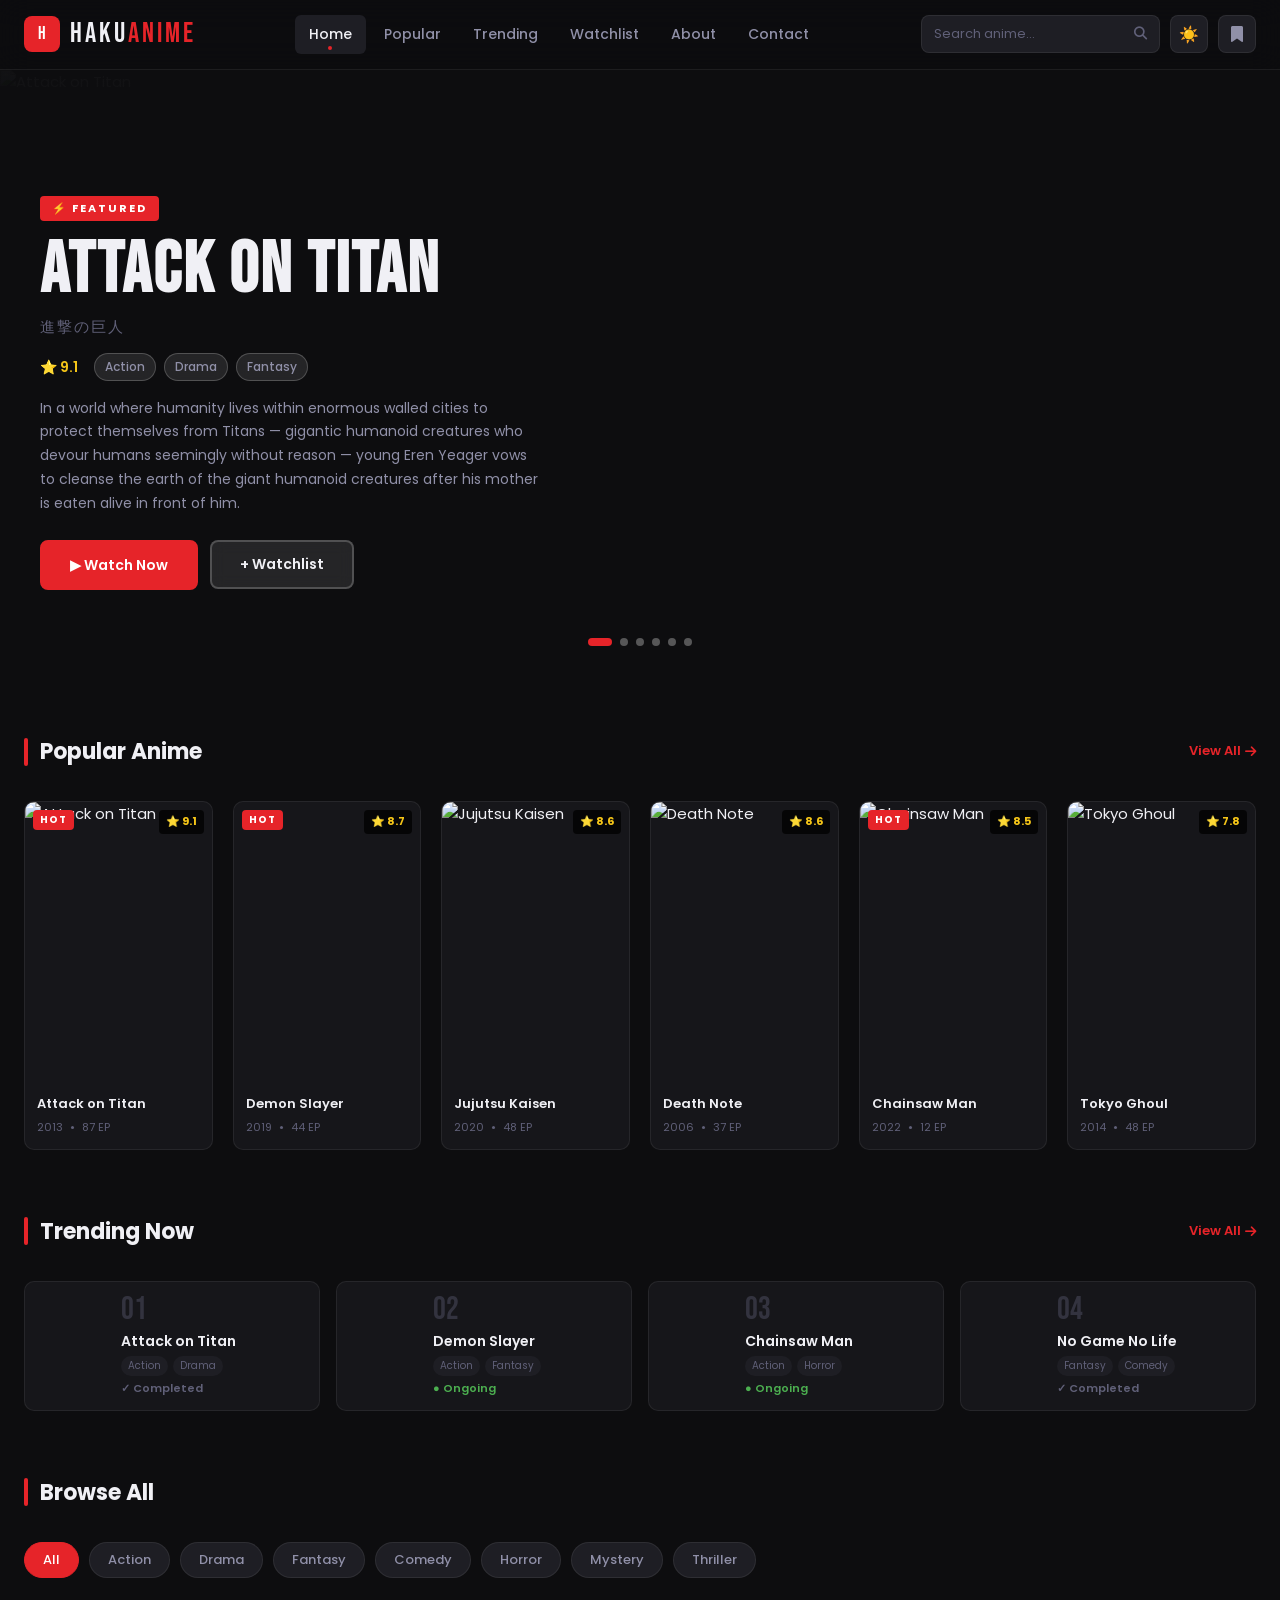
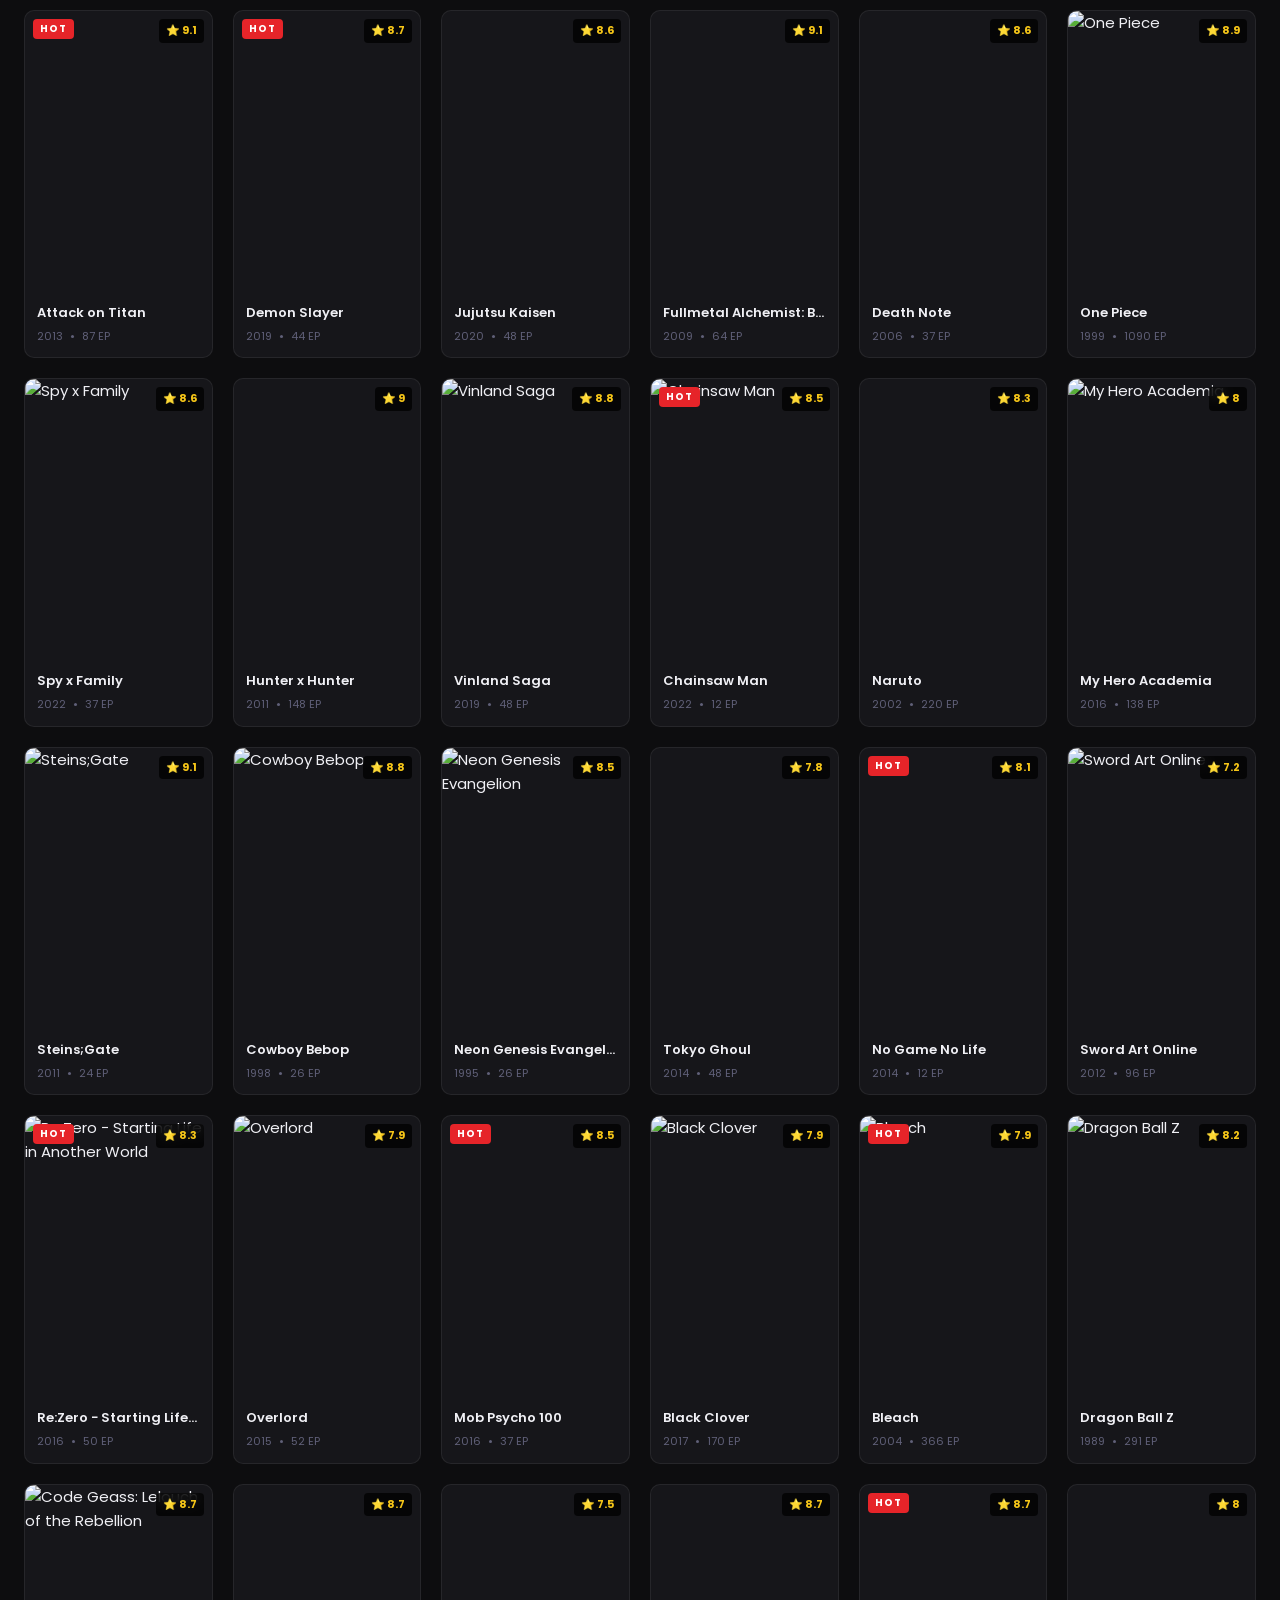
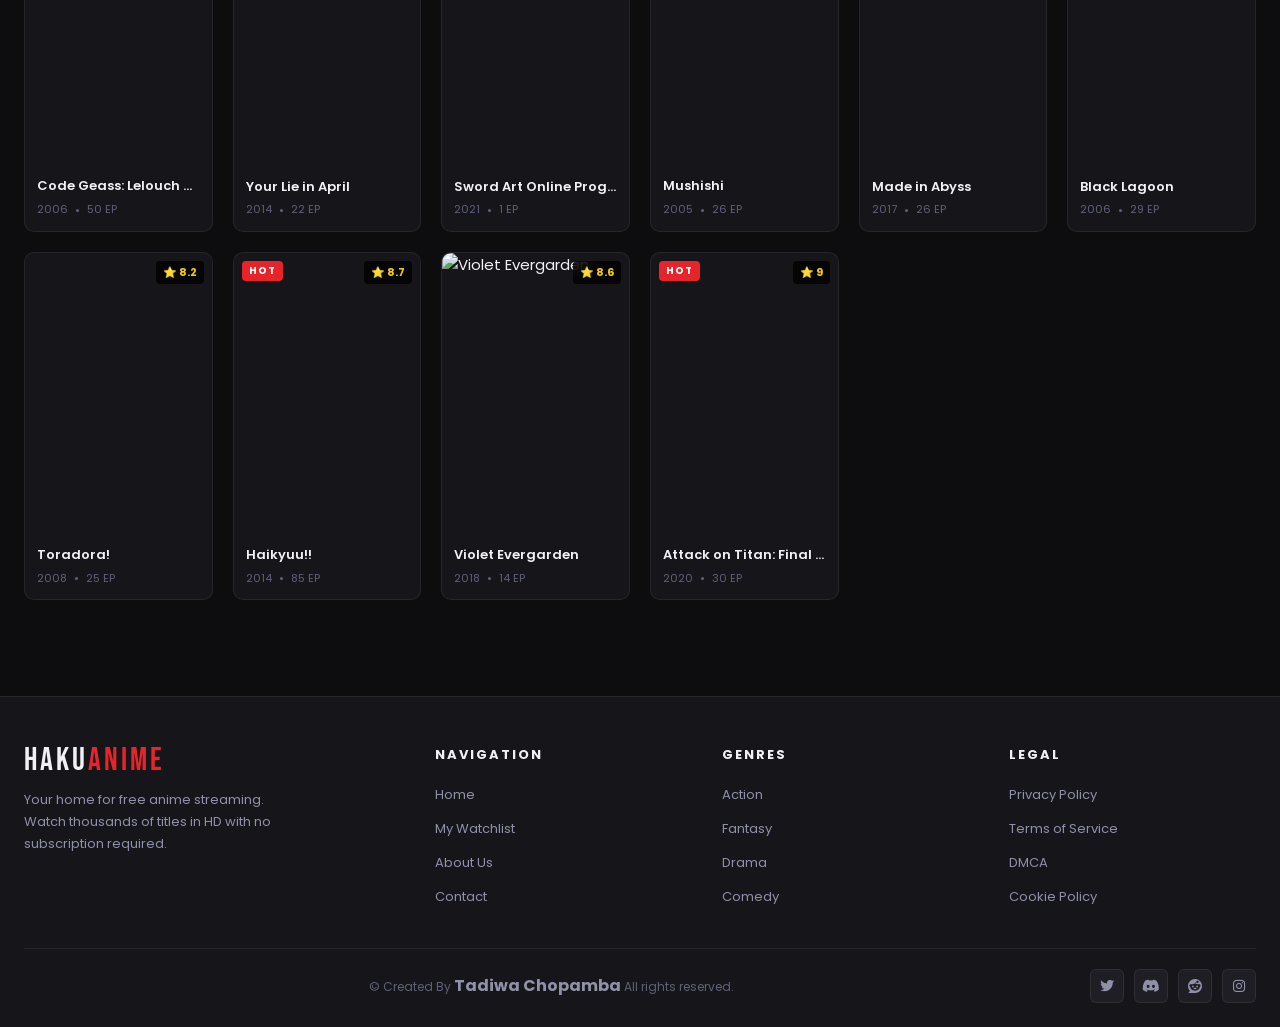
==== index.html @ 0387162b "Initial commit: HakuAnime website launch" ====
<!DOCTYPE html>
<html lang="en">
  <head>
    <meta charset="UTF-8" />
    <meta name="viewport" content="width=device-width, initial-scale=1.0" />
    <title>HakuAnime — Watch Anime Free</title>
    <meta
      name="description"
      content="Stream your favourite anime for free on HakuAnime. Thousands of titles, no ads." />
    <link rel="preconnect" href="https://fonts.googleapis.com" />
    <link rel="preconnect" href="https://fonts.gstatic.com" crossorigin />
    <link
      href="https://fonts.googleapis.com/css2?family=Poppins:wght@300;400;500;600;700&family=Bebas+Neue&display=swap"
      rel="stylesheet" />
    <link
      rel="stylesheet"
      href="https://cdnjs.cloudflare.com/ajax/libs/font-awesome/6.5.0/css/all.min.css" />
    <link rel="stylesheet" href="style/style.css" />
  </head>
  <body>
    <!-- ===== HEADER ===== -->
    <header id="header">
      <div class="header-inner">
        <a href="index.html" class="logo">
          <div class="logo-icon">H</div>
          <span class="logo-text">HAKU<span>ANIME</span></span>
        </a>

        <nav id="nav-menu">
          <a href="index.html" class="nav-link active">Home</a>
          <a href="#popular" class="nav-link">Popular</a>
          <a href="#trending" class="nav-link">Trending</a>
          <a href="pages/watchlist.html" class="nav-link">Watchlist</a>
          <a href="pages/about.html" class="nav-link">About</a>
          <a href="pages/contact.html" class="nav-link">Contact</a>
        </nav>

        <div class="header-actions">
          <div class="header-search">
            <input
              type="text"
              class="search-input-field"
              placeholder="Search anime…"
              autocomplete="off" />
            <button aria-label="Search"><i class="fas fa-search"></i></button>
          </div>
          <button class="icon-btn theme-toggle" aria-label="Toggle theme">
            <span class="dark-mode-icon">☀️</span>
          </button>
          <a
            href="pages/watchlist.html"
            class="icon-btn"
            aria-label="Watchlist">
            <i class="fas fa-bookmark"></i>
          </a>
        </div>

        <button class="hamburger" aria-label="Menu">
          <span></span><span></span><span></span>
        </button>
      </div>
    </header>

    <!-- Mobile Nav -->
    <nav class="mobile-nav">
      <a href="index.html" class="nav-link active">Home</a>
      <a href="pages/watchlist.html" class="nav-link">Watchlist</a>
      <a href="pages/about.html" class="nav-link">About</a>
      <a href="pages/contact.html" class="nav-link">Contact</a>
    </nav>

    <!-- ===== HERO ===== -->
    <section id="hero">
      <!-- Slides injected by JS -->
      <div class="hero-dots" id="hero-dots"></div>
    </section>

    <!-- ===== SEARCH RESULTS ===== -->
    <section id="search-results-section">
      <div class="container">
        <div class="search-results-title" id="search-results-title"></div>

        <!-- Genre filter -->
        <div class="filter-bar" id="filter-bar">
          <button class="filter-btn active" data-genre="All">All</button>
          <button class="filter-btn" data-genre="Action">Action</button>
          <button class="filter-btn" data-genre="Drama">Drama</button>
          <button class="filter-btn" data-genre="Fantasy">Fantasy</button>
          <button class="filter-btn" data-genre="Comedy">Comedy</button>
          <button class="filter-btn" data-genre="Horror">Horror</button>
          <button class="filter-btn" data-genre="Mystery">Mystery</button>
          <button class="filter-btn" data-genre="Thriller">Thriller</button>
        </div>

        <div class="anime-grid" id="search-results-grid"></div>
      </div>
    </section>

    <!-- ===== MAIN SECTIONS ===== -->
    <div id="main-sections">
      <!-- Popular -->
      <section class="section" id="popular">
        <div class="container">
          <div class="section-header">
            <h2 class="section-title">Popular Anime</h2>
            <a href="#" class="section-link"
              >View All <i class="fas fa-arrow-right"></i
            ></a>
          </div>
          <div class="anime-grid" id="popular-grid"></div>
        </div>
      </section>

      <!-- Trending -->
      <section class="section" id="trending" style="padding-top: 0">
        <div class="container">
          <div class="section-header">
            <h2 class="section-title">Trending Now</h2>
            <a href="#" class="section-link"
              >View All <i class="fas fa-arrow-right"></i
            ></a>
          </div>
          <div class="trending-grid" id="trending-grid"></div>
        </div>
      </section>

      <!-- Browse by Genre -->
      <section class="section" style="padding-top: 0">
        <div class="container">
          <div class="section-header">
            <h2 class="section-title">Browse All</h2>
          </div>
          <div class="filter-bar" id="browse-filter-bar">
            <button class="filter-btn active" data-genre="All">All</button>
            <button class="filter-btn" data-genre="Action">Action</button>
            <button class="filter-btn" data-genre="Drama">Drama</button>
            <button class="filter-btn" data-genre="Fantasy">Fantasy</button>
            <button class="filter-btn" data-genre="Comedy">Comedy</button>
            <button class="filter-btn" data-genre="Horror">Horror</button>
            <button class="filter-btn" data-genre="Mystery">Mystery</button>
            <button class="filter-btn" data-genre="Thriller">Thriller</button>
          </div>
          <div class="anime-grid" id="all-anime-grid"></div>
        </div>
      </section>
    </div>

    <!-- ===== FOOTER ===== -->
    <footer id="footer">
      <div class="footer-inner">
        <div class="footer-top">
          <div class="footer-brand">
            <span class="logo-text"
              >HAKU<span style="color: var(--primary-red)">ANIME</span></span
            >
            <p class="footer-desc">
              Your home for free anime streaming. Watch thousands of titles in
              HD with no subscription required.
            </p>
          </div>
          <div>
            <h4 class="footer-heading">Navigation</h4>
            <ul class="footer-links">
              <li><a href="index.html" class="footer-link">Home</a></li>
              <li>
                <a href="pages/watchlist.html" class="footer-link"
                  >My Watchlist</a
                >
              </li>
              <li>
                <a href="pages/about.html" class="footer-link">About Us</a>
              </li>
              <li>
                <a href="pages/contact.html" class="footer-link">Contact</a>
              </li>
            </ul>
          </div>
          <div>
            <h4 class="footer-heading">Genres</h4>
            <ul class="footer-links">
              <li><a href="#" class="footer-link">Action</a></li>
              <li><a href="#" class="footer-link">Fantasy</a></li>
              <li><a href="#" class="footer-link">Drama</a></li>
              <li><a href="#" class="footer-link">Comedy</a></li>
            </ul>
          </div>
          <div>
            <h4 class="footer-heading">Legal</h4>
            <ul class="footer-links">
              <li><a href="#" class="footer-link">Privacy Policy</a></li>
              <li><a href="#" class="footer-link">Terms of Service</a></li>
              <li><a href="#" class="footer-link">DMCA</a></li>
              <li><a href="#" class="footer-link">Cookie Policy</a></li>
            </ul>
          </div>
        </div>
        <div class="footer-bottom">
          <span class="footer-copy"
            >© Created By
            <a
              href="https://ai-datawizard.github.io/Portfolio/"
              class="footer-link"
              target="_blank"
              >Tadiwa Chopamba</a
            >
            All rights reserved.</span
          >
          <div class="footer-socials">
            <a href="#" class="social-btn"><i class="fab fa-twitter"></i></a>
            <a href="#" class="social-btn"><i class="fab fa-discord"></i></a>
            <a href="#" class="social-btn"><i class="fab fa-reddit"></i></a>
            <a href="#" class="social-btn"><i class="fab fa-instagram"></i></a>
          </div>
        </div>
      </div>
    </footer>

    <div id="toast-container"></div>

    <!-- Scripts -->
    <script src="js/notifications.js"></script>
    <script src="js/watchlist.js"></script>
    <script src="js/dark-mode.js"></script>
    <script src="js/anime-data.js"></script>
    <script src="js/search-filter.js"></script>
    <script src="js/main.js"></script>
    <script>
      (async () => {
        const anime = await loadAnime();
        window.allAnime = anime;

        // ---- Hero Slides ----
        const heroAnime = anime
          .filter((a) => a.trending || a.popular)
          .slice(0, 6);
        const heroEl = document.getElementById("hero");
        const dotsEl = document.getElementById("hero-dots");
        let aIds = [];
        let buttonHTML = [];
        heroAnime.forEach((a, i) => {
          buttonHTML[i] = `<div class="hero-buttons">
              <a href="pages/anime-detail.html?id=${a.id}"
               class="btn-primary">▶ Watch Now</a>
              <button class="btn-secondary" onclick="toggleWatchlistItem('${a.id}',
              '${a.title}')">+ Watchlist</button>
            </div>`;
        });

        heroAnime.forEach((a, i) => {
          const slide = document.createElement("div");
          slide.className = "hero-slide";
          aIds[i] = a.id;
          let htmlCode = `<img src="${a.banner}" alt="${
            a.title
          }" class="hero-bg">
          <div class="hero-gradient"></div>
          <div class="hero-content">
            <div class="hero-label">⚡ Featured</div>
            <h1 class="hero-title">${a.title}</h1>
            <p class="hero-japanese">${a.japanese}</p>
            <div class="hero-meta">
              <div class="hero-rating">⭐ ${a.rating}</div>
              <div class="hero-genres">
                ${a.genre
                  .slice(0, 3)
                  .map((g) => `<span class="genre-tag">${g}</span>`)
                  .join("")}
              </div>
            </div>
            <p class="hero-desc">${a.description}</p>`;

          htmlCode += buttonHTML[i];
          slide.innerHTML = htmlCode;

          const dot = document.createElement("button");
          dot.className = "hero-dot";
          dot.setAttribute("aria-label", `Slide ${i + 1}`);
          dotsEl.appendChild(dot);
          heroEl.insertBefore(slide, dotsEl);
        });

        initHeroCarousel(document.querySelectorAll(".hero-slide"));

        // ---- Popular Grid ----
        const popularGrid = document.getElementById("popular-grid");
        anime
          .filter((a) => a.popular)
          .slice(0, 6)
          .forEach((a) => {
            popularGrid.appendChild(createAnimeCard(a));
          });

        // ---- Trending Grid ----
        const trendingGrid = document.getElementById("trending-grid");
        anime
          .filter((a) => a.trending)
          .slice(0, 4)
          .forEach((a, i) => {
            trendingGrid.appendChild(createTrendingCard(a, i));
          });

        // ---- All Anime Grid ----
        const allGrid = document.getElementById("all-anime-grid");
        function renderAllGrid(genre) {
          allGrid.innerHTML = "";
          const filtered =
            genre === "All"
              ? anime
              : anime.filter((a) => a.genre.includes(genre));
          filtered.forEach((a) => allGrid.appendChild(createAnimeCard(a)));
        }
        renderAllGrid("All");

        // Browse filter buttons
        document
          .querySelectorAll("#browse-filter-bar .filter-btn")
          .forEach((btn) => {
            btn.addEventListener("click", () => {
              document
                .querySelectorAll("#browse-filter-bar .filter-btn")
                .forEach((b) => b.classList.remove("active"));
              btn.classList.add("active");
              renderAllGrid(btn.dataset.genre);
            });
          });
      })();
    </script>
  </body>
</html>
---- style/style.css ----
/* =============================================
   HAKUANIME — Main Stylesheet
   Design: Dark cinematic anime aesthetic
   Font: Poppins + Bebas Neue
   Colors: Crimson, near-black, off-white
============================================= */

@import url("https://fonts.googleapis.com/css2?family=Poppins:wght@300;400;500;600;700&family=Bebas+Neue&display=swap");

/* ---- CSS Variables ---- */
:root {
  --primary-red: #e62429;
  --primary-red-dark: #b01a1e;
  --primary-red-glow: rgba(230, 36, 41, 0.35);
  --dark-bg: #0d0d0f;
  --card-bg: #16161a;
  --surface: #1e1e24;
  --surface-hover: #252530;
  --border: rgba(255, 255, 255, 0.07);
  --border-btn-sec: 2px solid rgba(255, 255, 255, 0.2);
  --title-primary: #f0f0f5;
  --text-primary: #f0f0f5;
  --text-secondary: #9090a8;
  --text-muted: #606078;
  --snow-white: #ffffff;
  --shadow: 0 8px 32px rgba(0, 0, 0, 0.5);
  --shadow-card: 0 4px 20px rgba(0, 0, 0, 0.4);
  --radius: 10px;
  --radius-sm: 6px;
  --transition: 0.25s ease;
  --header-h: 70px;
}

/* Light Mode */
body.light-mode {
  --dark-bg: #f3f3f7;
  --card-bg: #ffffff;
  --surface: #eaeaf0;
  --surface-hover: #dddde8;
  --border: rgba(0, 0, 0, 0.1);
  --border-btn-sec: 2px solid var(--primary-red);
  --title-primary: var(--primary-red-dark);
  --text-primary: #111118;
  --text-secondary: #55556a;
  --text-muted: #888898;
  --shadow: 0 8px 32px rgba(0, 0, 0, 0.1);
  --shadow-card: 0 4px 20px rgba(0, 0, 0, 0.08);
}

/* ---- Reset & Base ---- */
*,
*::before,
*::after {
  box-sizing: border-box;
  margin: 0;
  padding: 0;
}
html {
  scroll-behavior: smooth;
}
body {
  background: var(--dark-bg);
  color: var(--text-primary);
  font-family: "Poppins", sans-serif;
  font-size: 15px;
  line-height: 1.6;
  transition: background var(--transition), color var(--transition);
  overflow-x: hidden;
}
a {
  color: inherit;
  text-decoration: none;
}
img {
  max-width: 100%;
  display: block;
}
ul {
  list-style: none;
}
button {
  cursor: pointer;
  border: none;
  background: none;
  font-family: inherit;
}

/* ---- Scrollbar ---- */
::-webkit-scrollbar {
  width: 6px;
}
::-webkit-scrollbar-track {
  background: var(--dark-bg);
}
::-webkit-scrollbar-thumb {
  background: var(--primary-red);
  border-radius: 3px;
}

/* ---- HEADER ---- */
#header {
  position: fixed;
  top: 0;
  left: 0;
  right: 0;
  height: var(--header-h);
  background: rgba(13, 13, 15, 0.92);
  backdrop-filter: blur(16px);
  -webkit-backdrop-filter: blur(16px);
  border-bottom: 1px solid var(--border);
  z-index: 1000;
  display: flex;
  align-items: center;
  transition: background var(--transition);
}
body.light-mode #header {
  background: rgba(243, 243, 247, 0.92);
}
.header-inner {
  display: flex;
  align-items: center;
  justify-content: space-between;
  width: 100%;
  max-width: 1400px;
  margin: 0 auto;
  padding: 0 24px;
  gap: 20px;
}
.logo {
  display: flex;
  align-items: center;
  gap: 10px;
  flex-shrink: 0;
}
.logo-icon {
  width: 36px;
  height: 36px;
  background: var(--primary-red);
  border-radius: 8px;
  display: grid;
  place-items: center;
  font-size: 18px;
  color: white;
  font-family: "Bebas Neue", sans-serif;
  letter-spacing: 1px;
}
.logo-text {
  font-family: "Bebas Neue", sans-serif;
  font-size: 28px;
  letter-spacing: 3px;
  color: var(--text-primary);
  line-height: 1;
}
.logo-text span {
  color: var(--primary-red);
}

/* Nav */
#nav-menu {
  display: flex;
  align-items: center;
  gap: 4px;
}
.nav-link {
  padding: 8px 14px;
  border-radius: var(--radius-sm);
  font-size: 14px;
  font-weight: 500;
  color: var(--text-secondary);
  transition: color var(--transition), background var(--transition);
  position: relative;
}
.nav-link:hover,
.nav-link.active {
  color: var(--text-primary);
  background: var(--surface);
}
.nav-link.active::after {
  content: "";
  position: absolute;
  bottom: 4px;
  left: 50%;
  transform: translateX(-50%);
  width: 4px;
  height: 4px;
  background: var(--primary-red);
  border-radius: 50%;
}

/* Header Actions */
.header-actions {
  display: flex;
  align-items: center;
  gap: 10px;
}
.header-search {
  display: flex;
  align-items: center;
  background: var(--surface);
  border: 1px solid var(--border);
  border-radius: 8px;
  overflow: hidden;
  transition: border-color var(--transition);
}
.header-search:focus-within {
  border-color: var(--primary-red);
}
.header-search input {
  background: none;
  border: none;
  outline: none;
  padding: 8px 12px;
  color: var(--text-primary);
  font-family: inherit;
  font-size: 13px;
  width: 200px;
  transition: width var(--transition);
}
.header-search input::placeholder {
  color: var(--text-muted);
}
.header-search button {
  padding: 8px 12px;
  color: var(--text-muted);
  transition: color var(--transition);
}
.header-search button:hover {
  color: var(--primary-red);
}

.icon-btn {
  width: 38px;
  height: 38px;
  border-radius: 8px;
  display: grid;
  place-items: center;
  color: var(--text-secondary);
  background: var(--surface);
  border: 1px solid var(--border);
  transition: all var(--transition);
  font-size: 16px;
}
.icon-btn:hover {
  color: var(--text-primary);
  border-color: var(--primary-red);
  background: var(--surface-hover);
}

/* Mobile Nav Toggle */
.hamburger {
  display: none;
  flex-direction: column;
  gap: 5px;
  padding: 8px;
  cursor: pointer;
}
.hamburger span {
  display: block;
  width: 22px;
  height: 2px;
  background: var(--text-primary);
  border-radius: 2px;
  transition: all 0.3s;
}

/* ---- HERO / BANNER ---- */
#hero {
  margin-top: var(--header-h);
  height: 600px;
  position: relative;
  overflow: hidden;
}
.hero-slide {
  position: absolute;
  inset: 0;
  opacity: 0;
  transition: opacity 0.8s ease;
  display: none;
}
.hero-slide.active {
  opacity: 1;
  display: block;
}
.hero-bg {
  width: 100%;
  height: 100%;
  object-fit: cover;
  filter: brightness(0.45) saturate(1.2);
}
.hero-gradient {
  position: absolute;
  inset: 0;
  background: linear-gradient(
      to right,
      rgba(13, 13, 15, 0.95) 30%,
      rgba(13, 13, 15, 0.4) 70%,
      transparent 100%
    ),
    linear-gradient(to top, var(--dark-bg) 0%, transparent 40%);
}
.hero-content {
  position: absolute;
  bottom: 80px;
  left: 0;
  right: 0;
  max-width: 1400px;
  margin: 0 auto;
  padding: 0 40px;
}
.hero-label {
  display: inline-flex;
  align-items: center;
  gap: 6px;
  background: var(--primary-red);
  color: white;
  font-size: 11px;
  font-weight: 700;
  letter-spacing: 2px;
  text-transform: uppercase;
  padding: 4px 12px;
  border-radius: 4px;
  margin-bottom: 14px;
}
.hero-title {
  font-family: "Bebas Neue", sans-serif;
  font-size: clamp(42px, 6vw, 72px);
  line-height: 1;
  letter-spacing: 2px;
  color: var(--title-primary);
  margin-bottom: 8px;
}
.hero-japanese {
  font-size: 15px;
  color: var(--text-muted);
  margin-bottom: 14px;
  letter-spacing: 2px;
}
.hero-meta {
  display: flex;
  align-items: center;
  gap: 16px;
  margin-bottom: 16px;
  flex-wrap: wrap;
}
.hero-rating {
  display: flex;
  align-items: center;
  gap: 5px;
  color: #f5c518;
  font-weight: 600;
  font-size: 14px;
}
.hero-genres {
  display: flex;
  gap: 8px;
  flex-wrap: wrap;
}
.genre-tag {
  background: rgba(255, 255, 255, 0.1);
  border: 1px solid rgba(255, 255, 255, 0.2);
  padding: 3px 10px;
  border-radius: 20px;
  font-size: 12px;
  font-weight: 500;
  color: var(--text-secondary);
  backdrop-filter: blur(8px);
}
.hero-desc {
  max-width: 500px;
  color: var(--text-secondary);
  font-size: 14px;
  line-height: 1.7;
  margin-bottom: 24px;
  display: -webkit-box;
  --webkit-line-clamp: 3;
  -webkit-box-orient: vertical;
  overflow: hidden;
}
.hero-buttons {
  display: flex;
  gap: 12px;
  align-items: center;
}
.btn-primary {
  display: inline-flex;
  align-items: center;
  gap: 8px;
  background: var(--primary-red);
  color: white;
  padding: 12px 28px;
  border-radius: 8px;
  font-size: 14px;
  font-weight: 600;
  transition: all var(--transition);
  border: 2px solid var(--primary-red);
}
.btn-primary:hover {
  background: var(--primary-red-dark);
  transform: translateY(-2px);
  box-shadow: 0 8px 24px var(--primary-red-glow);
}
.btn-secondary {
  display: inline-flex;
  align-items: center;
  gap: 8px;
  background: rgba(255, 255, 255, 0.1);
  color: var(--title-primary);
  padding: 12px 28px;
  border-radius: 8px;
  font-size: 14px;
  font-weight: 600;
  border: var(--border-btn-sec);
  transition: all var(--transition);
  backdrop-filter: blur(8px);
}
.btn-secondary:hover {
  background: rgba(255, 255, 255, 0.18);
  transform: translateY(-2px);
}

/* Hero dots nav */
.hero-dots {
  position: absolute;
  bottom: 24px;
  left: 50%;
  transform: translateX(-50%);
  display: flex;
  gap: 8px;
}
.hero-dot {
  width: 8px;
  height: 8px;
  border-radius: 50%;
  background: rgba(255, 255, 255, 0.3);
  cursor: pointer;
  transition: all var(--transition);
}
.hero-dot.active {
  background: var(--primary-red);
  width: 24px;
  border-radius: 4px;
}

/* ---- SECTION COMMONS ---- */
.section {
  padding: 64px 0;
}
.section-header {
  display: flex;
  align-items: center;
  justify-content: space-between;
  margin-bottom: 32px;
}
.section-title {
  display: flex;
  align-items: center;
  gap: 12px;
  font-size: 22px;
  font-weight: 700;
}
.section-title::before {
  content: "";
  width: 4px;
  height: 28px;
  background: var(--primary-red);
  border-radius: 2px;
  flex-shrink: 0;
}
.section-link {
  font-size: 13px;
  font-weight: 600;
  color: var(--primary-red);
  display: flex;
  align-items: center;
  gap: 4px;
  transition: gap var(--transition);
}
.section-link:hover {
  gap: 8px;
}
.container {
  max-width: 1400px;
  margin: 0 auto;
  padding: 0 24px;
  position: relative;
}

/* ---- ANIME GRID ---- */
.anime-grid {
  display: grid;
  grid-template-columns: repeat(auto-fill, minmax(180px, 1fr));
  gap: 20px;
}
.anime-card {
  position: relative;
  background: var(--card-bg);
  border-radius: var(--radius);
  overflow: hidden;
  border: 1px solid var(--border);
  transition: all var(--transition);
  cursor: pointer;
}
.anime-card:hover {
  transform: translateY(-6px);
  border-color: var(--primary-red);
  box-shadow: 0 16px 40px rgba(0, 0, 0, 0.5), 0 0 0 1px var(--primary-red);
}
.card-poster {
  position: relative;
  aspect-ratio: 2/3;
  overflow: hidden;
}
.card-poster img {
  width: 100%;
  height: 100%;
  object-fit: cover;
  transition: transform 0.4s ease;
}
.anime-card:hover .card-poster img {
  transform: scale(1.06);
}
.card-overlay {
  position: absolute;
  inset: 0;
  background: linear-gradient(
    to top,
    rgba(13, 13, 15, 0.95) 0%,
    transparent 50%
  );
  opacity: 0;
  transition: opacity var(--transition);
  display: flex;
  flex-direction: column;
  justify-content: flex-end;
  padding: 16px 12px;
  gap: 8px;
}
.anime-card:hover .card-overlay {
  opacity: 1;
}
.overlay-actions {
  display: flex;
  gap: 8px;
}
.overlay-btn {
  flex: 1;
  padding: 8px;
  border-radius: 6px;
  font-size: 12px;
  font-weight: 600;
  text-align: center;
  transition: all var(--transition);
}
.overlay-btn.play {
  background: var(--primary-red);
  color: white;
}
.overlay-btn.play:hover {
  background: var(--primary-red-dark);
}
.overlay-btn.add {
  background: rgba(255, 255, 255, 0.15);
  color: white;
  border: 1px solid rgba(255, 255, 255, 0.25);
}
.overlay-btn.add:hover {
  background: rgba(255, 255, 255, 0.25);
}
.overlay-btn.add.in-watchlist {
  background: rgba(230, 36, 41, 0.2);
  border-color: var(--primary-red);
  color: var(--primary-red);
}

.card-badge {
  position: absolute;
  top: 8px;
  left: 8px;
  background: var(--primary-red);
  color: white;
  font-size: 10px;
  font-weight: 700;
  padding: 2px 7px;
  border-radius: 4px;
  letter-spacing: 1px;
  text-transform: uppercase;
}
.card-rating {
  position: absolute;
  top: 8px;
  right: 8px;
  background: rgba(0, 0, 0, 0.75);
  color: #f5c518;
  font-size: 11px;
  font-weight: 700;
  padding: 3px 7px;
  border-radius: 4px;
  display: flex;
  align-items: center;
  gap: 3px;
  backdrop-filter: blur(6px);
}
.card-info {
  padding: 12px;
}
.card-title {
  font-size: 13px;
  font-weight: 600;
  color: var(--text-primary);
  margin-bottom: 4px;
  white-space: nowrap;
  overflow: hidden;
  text-overflow: ellipsis;
  transition: color var(--transition);
}
.anime-card:hover .card-title {
  color: var(--primary-red);
}
.card-meta {
  display: flex;
  align-items: center;
  gap: 8px;
  font-size: 11px;
  color: var(--text-muted);
}
.card-meta-dot {
  width: 3px;
  height: 3px;
  border-radius: 50%;
  background: var(--text-muted);
}

/* ---- TRENDING ROW ---- */
.trending-grid {
  display: grid;
  grid-template-columns: repeat(auto-fill, minmax(280px, 1fr));
  gap: 16px;
}
.trending-card {
  display: flex;
  gap: 14px;
  background: var(--card-bg);
  border: 1px solid var(--border);
  border-radius: var(--radius);
  padding: 12px;
  cursor: pointer;
  transition: all var(--transition);
  position: relative;
  overflow: hidden;
}
.trending-card::before {
  content: "";
  position: absolute;
  inset: 0;
  background: linear-gradient(135deg, transparent, var(--primary-red-glow));
  opacity: 0;
  transition: opacity var(--transition);
}
.trending-card:hover {
  border-color: var(--primary-red);
  transform: translateY(-3px);
}
.trending-card:hover::before {
  opacity: 1;
}
.trending-thumb {
  width: 70px;
  height: 100px;
  border-radius: 6px;
  overflow: hidden;
  flex-shrink: 0;
}
.trending-thumb img {
  width: 100%;
  height: 100%;
  object-fit: cover;
}
.trending-info {
  display: flex;
  flex-direction: column;
  gap: 4px;
  position: relative;
  z-index: 1;
  flex: 1;
  min-width: 0;
}
.trending-num {
  font-family: "Bebas Neue", sans-serif;
  font-size: 32px;
  color: var(--text-muted);
  line-height: 1;
  opacity: 0.4;
}
.trending-title {
  font-size: 14px;
  font-weight: 600;
  color: var(--text-primary);
  white-space: nowrap;
  overflow: hidden;
  text-overflow: ellipsis;
}
.trending-genres {
  display: flex;
  gap: 5px;
  flex-wrap: wrap;
}
.trending-genre-tag {
  font-size: 10px;
  padding: 2px 7px;
  border-radius: 12px;
  background: var(--surface);
  color: var(--text-muted);
}
.trending-status {
  font-size: 11px;
  font-weight: 600;
  margin-top: auto;
}
.trending-status.ongoing {
  color: #4caf50;
}
.trending-status.completed {
  color: var(--text-muted);
}

/* ---- FILTER BAR ---- */
.filter-bar {
  display: flex;
  align-items: center;
  gap: 10px;
  margin-bottom: 32px;
  flex-wrap: wrap;
}
.filter-btn {
  padding: 7px 18px;
  border-radius: 20px;
  font-size: 13px;
  font-weight: 500;
  color: var(--text-secondary);
  background: var(--surface);
  border: 1px solid var(--border);
  transition: all var(--transition);
}
.filter-btn:hover,
.filter-btn.active {
  background: var(--primary-red);
  color: white;
  border-color: var(--primary-red);
}

/* ---- SEARCH RESULTS ---- */
#search-results-section {
  display: none;
  padding: 32px 0 64px;
}
#search-results-section.visible {
  display: block;
}
.search-results-title {
  font-size: 18px;
  font-weight: 600;
  margin-bottom: 24px;
  color: var(--text-secondary);
}
.search-results-title span {
  color: var(--primary-red);
}

/* ---- FOOTER ---- */
#footer {
  background: var(--card-bg);
  border-top: 1px solid var(--border);
  padding: 48px 0 24px;
  margin-top: 32px;
}
.footer-inner {
  max-width: 1400px;
  margin: 0 auto;
  padding: 0 24px;
}
.footer-top {
  display: grid;
  grid-template-columns: 1.5fr repeat(3, 1fr);
  gap: 40px;
  margin-bottom: 40px;
}
.footer-brand .logo-text {
  font-size: 32px;
  margin-bottom: 12px;
  display: block;
}
.footer-desc {
  font-size: 13px;
  color: var(--text-secondary);
  line-height: 1.7;
  max-width: 260px;
}
.footer-heading {
  font-size: 13px;
  font-weight: 700;
  text-transform: uppercase;
  letter-spacing: 2px;
  color: var(--text-primary);
  margin-bottom: 16px;
}
.footer-links {
  display: flex;
  flex-direction: column;
  gap: 10px;
}
.footer-link {
  font-size: 13px;
  color: var(--text-secondary);
  transition: color var(--transition);
}
.footer-link:hover {
  color: var(--primary-red);
}
.footer-bottom {
  border-top: 1px solid var(--border);
  padding-top: 20px;
  display: flex;
  align-items: center;
  justify-content: space-between;
  flex-wrap: wrap;
  gap: 12px;
}
.footer-copy {
  font-size: 12px;
  color: var(--text-muted);
  margin: 0 auto;
  a {
    font-weight: bold;
    font-size: 1rem;
  }
}
.footer-socials {
  display: flex;
  gap: 10px;
}
.social-btn {
  width: 34px;
  height: 34px;
  border-radius: 6px;
  background: var(--surface);
  border: 1px solid var(--border);
  display: grid;
  place-items: center;
  font-size: 14px;
  color: var(--text-secondary);
  transition: all var(--transition);
}
.social-btn:hover {
  background: var(--primary-red);
  border-color: var(--primary-red);
  color: white;
}

/* ---- TOAST ---- */
#toast-container {
  position: fixed;
  bottom: 24px;
  right: 24px;
  z-index: 9999;
  display: flex;
  flex-direction: column;
  gap: 10px;
  pointer-events: none;
}
.toast {
  display: flex;
  align-items: center;
  gap: 10px;
  background: var(--surface);
  border: 1px solid var(--border);
  border-left: 3px solid var(--primary-red);
  padding: 12px 18px;
  border-radius: var(--radius-sm);
  font-size: 13px;
  font-weight: 500;
  color: var(--text-primary);
  box-shadow: var(--shadow);
  animation: toastIn 0.3s ease forwards;
  pointer-events: all;
  min-width: 260px;
}
.toast.success {
  border-left-color: #4caf50;
}
.toast.error {
  border-left-color: #e53935;
}
.toast-icon {
  font-size: 16px;
}
@keyframes toastIn {
  from {
    transform: translateX(100%);
    opacity: 0;
  }
  to {
    transform: translateX(0);
    opacity: 1;
  }
}
@keyframes toastOut {
  from {
    transform: translateX(0);
    opacity: 1;
  }
  to {
    transform: translateX(120%);
    opacity: 0;
  }
}
.toast.removing {
  animation: toastOut 0.3s ease forwards;
}

/* ---- DETAIL PAGE ---- */
.detail-hero {
  margin-top: var(--header-h);
  height: 30rem;
  width: 100%;
  position: relative;
  overflow: hidden;
}
.detail-hero-bg {
  width: 100%;
  height: 100%;
  object-fit: cover;
  filter: brightness(0.5) saturate(1.1) blur(2px);
  transform: scale(1.05);
}
.detail-hero-overlay {
  position: absolute;
  inset: 0;
  background: linear-gradient(
    to top,
    var(--dark-bg) 0%,
    rgba(13, 13, 15, 0.4) 60%,
    transparent 100%
  );
}

.detail-content {
  max-width: 1400px;
  margin: 0 auto;
  padding: 0 24px;
  display: grid;
  grid-template-columns: 240px 1fr;
  gap: 40px;
  margin-top: -120px;
  position: relative;
  z-index: 10;
}
.detail-poster-wrap {
  position: relative;
}
.detail-poster {
  width: 100%;
  aspect-ratio: 2/3;
  object-fit: cover;
  border-radius: var(--radius);
  border: 2px solid var(--border);
  box-shadow: var(--shadow);
}

.detail-title {
  font-family: "Bebas Neue", sans-serif;
  font-size: 4rem;
  letter-spacing: 2px;
  line-height: 1;
  margin-bottom: 4px;
}
.detail-japanese {
  color: var(--text-muted);
  font-size: 14px;
  letter-spacing: 2px;
  margin-bottom: 16px;
}
.detail-badges {
  display: flex;
  gap: 8px;
  flex-wrap: wrap;
  margin-bottom: 16px;
}
.detail-badge {
  padding: 4px 12px;
  border-radius: 4px;
  font-size: 12px;
  font-weight: 600;
}
.detail-badge.rating {
  background: rgba(245, 197, 24, 0.15);
  color: #f5c518;
}
.detail-badge.episodes {
  background: var(--surface);
  color: var(--text-secondary);
}
.detail-badge.status-ongoing {
  background: rgba(76, 175, 80, 0.15);
  color: #4caf50;
}
.detail-badge.status-completed {
  background: var(--surface);
  color: var(--text-secondary);
}
.detail-desc {
  color: var(--text-secondary);
  font-size: 14px;
  line-height: 1.8;
  margin-bottom: 24px;
  max-width: 620px;
}
.detail-actions {
  display: flex;
  gap: 12px;
  flex-wrap: wrap;
  margin-bottom: 32px;
}
.detail-genres {
  display: flex;
  gap: 8px;
  flex-wrap: wrap;
}
.detail-genre-tag {
  background: var(--surface);
  border: 1px solid var(--border);
  padding: 5px 14px;
  border-radius: 20px;
  font-size: 12px;
  color: var(--text-secondary);
}

/* Video section */
.video-section {
  padding: 48px 0;
}
.video-wrapper {
  position: relative;
  padding-bottom: 56.25%;
  height: 0;
  border-radius: var(--radius);
  overflow: hidden;
  background: #000;
}
.video-wrapper iframe {
  position: absolute;
  top: 0;
  left: 0;
  width: 100%;
  height: 100%;
}

/* ---- WATCHLIST PAGE ---- */
.watchlist-empty {
  text-align: center;
  padding: 80px 24px;
}
.watchlist-empty-icon {
  font-size: 64px;
  margin-bottom: 16px;
  opacity: 0.3;
}
.watchlist-empty h2 {
  font-size: 24px;
  margin-bottom: 8px;
  color: var(--text-secondary);
}
.watchlist-empty p {
  color: var(--text-muted);
  font-size: 14px;
  margin-bottom: 24px;
}
.watchlist-grid {
  display: grid;
  grid-template-columns: repeat(auto-fill, minmax(220px, 1fr));
  gap: 20px;
}
.watchlist-card {
  position: relative;
  background: var(--card-bg);
  border: 1px solid var(--border);
  border-radius: var(--radius);
  overflow: hidden;
  transition: all var(--transition);
}
.watchlist-card:hover {
  border-color: var(--primary-red);
  transform: translateY(-4px);
}
.watchlist-remove {
  position: absolute;
  top: 8px;
  right: 8px;
  width: 28px;
  height: 28px;
  background: rgba(230, 36, 41, 0.85);
  color: white;
  border-radius: 50%;
  display: grid;
  place-items: center;
  font-size: 13px;
  z-index: 10;
  opacity: 0;
  transition: opacity var(--transition);
}
.watchlist-card:hover .watchlist-remove {
  opacity: 1;
}

/* ---- PAGE HERO ---- */
.page-hero {
  margin-top: var(--header-h);
  padding: 60px 0 40px;
  background: linear-gradient(180deg, var(--surface) 0%, transparent 100%);
  border-bottom: 1px solid var(--border);
  margin-bottom: 48px;
}
.page-hero h1 {
  font-family: "Bebas Neue", sans-serif;
  font-size: 48px;
  letter-spacing: 3px;
}
.page-hero p {
  color: var(--text-secondary);
  margin-top: 8px;
}
.breadcrumb {
  display: flex;
  align-items: center;
  position: absolute;
  top: -6rem;
  gap: 8px;
  font-size: 12px;
  color: var(--text-muted);
  /*margin-bottom: 10rem;*/
}
.breadcrumb a {
  color: var(--primary-red);
}
.breadcrumb-sep {
  opacity: 0.4;
}

/* About page */
.about-grid {
  display: grid;
  grid-template-columns: 1fr 1fr;
  gap: 60px;
  align-items: center;
  margin-bottom: 64px;
}
.about-text h2 {
  font-family: "Bebas Neue", sans-serif;
  font-size: 40px;
  letter-spacing: 2px;
  margin-bottom: 16px;
}
.about-text p {
  color: var(--text-secondary);
  font-size: 14px;
  line-height: 1.8;
  margin-bottom: 12px;
}
.about-visual {
  background: linear-gradient(135deg, var(--surface), var(--card-bg));
  border: 1px solid var(--border);
  border-radius: var(--radius);
  padding: 40px;
  text-align: center;
}
.about-stats {
  display: grid;
  grid-template-columns: repeat(3, 1fr);
  gap: 24px;
  margin-top: 48px;
  padding-top: 48px;
  border-top: 1px solid var(--border);
}
.stat-item {
  text-align: center;
}
.stat-num {
  font-family: "Bebas Neue", sans-serif;
  font-size: 48px;
  color: var(--primary-red);
  letter-spacing: 2px;
  line-height: 1;
}
.stat-label {
  font-size: 13px;
  color: var(--text-muted);
  margin-top: 4px;
}

/* Contact page */
.contact-grid {
  display: grid;
  grid-template-columns: 1fr 1.4fr;
  gap: 48px;
}
.contact-info-card {
  background: var(--card-bg);
  border: 1px solid var(--border);
  border-radius: var(--radius);
  padding: 32px;
}
.contact-info-card h2 {
  font-family: "Bebas Neue", sans-serif;
  font-size: 32px;
  letter-spacing: 2px;
  margin-bottom: 16px;
}
.contact-info-card p {
  color: var(--text-secondary);
  font-size: 14px;
  line-height: 1.7;
  margin-bottom: 28px;
}
.contact-item {
  display: flex;
  align-items: center;
  gap: 14px;
  padding: 14px 0;
  border-top: 1px solid var(--border);
}
.contact-item-icon {
  width: 38px;
  height: 38px;
  background: rgba(230, 36, 41, 0.12);
  border-radius: 8px;
  display: grid;
  place-items: center;
  color: var(--primary-red);
  font-size: 16px;
  flex-shrink: 0;
}
.contact-item-text small {
  display: block;
  font-size: 11px;
  color: var(--text-muted);
  text-transform: uppercase;
  letter-spacing: 1px;
}
.contact-item-text a {
  font-size: 14px;
  font-weight: 500;
}
.contact-form-card {
  background: var(--card-bg);
  border: 1px solid var(--border);
  border-radius: var(--radius);
  padding: 32px;
}
.contact-form-card h2 {
  font-family: "Bebas Neue", sans-serif;
  font-size: 32px;
  letter-spacing: 2px;
  margin-bottom: 24px;
}
.form-group {
  margin-bottom: 18px;
}
.form-label {
  display: block;
  font-size: 12px;
  font-weight: 600;
  text-transform: uppercase;
  letter-spacing: 1px;
  color: var(--text-secondary);
  margin-bottom: 7px;
}
.form-input {
  width: 100%;
  background: var(--surface);
  border: 1px solid var(--border);
  border-radius: 8px;
  padding: 11px 14px;
  color: var(--text-primary);
  font-family: inherit;
  font-size: 14px;
  outline: none;
  transition: border-color var(--transition);
}
.form-input:focus {
  border-color: var(--primary-red);
}
.form-input::placeholder {
  color: var(--text-muted);
}
textarea.form-input {
  resize: vertical;
  min-height: 120px;
}
.form-row {
  display: grid;
  grid-template-columns: 1fr 1fr;
  gap: 16px;
}

/* ---- MOBILE MENU ---- */
.mobile-nav {
  display: none;
  position: fixed;
  top: var(--header-h);
  left: 0;
  right: 0;
  background: var(--card-bg);
  border-bottom: 1px solid var(--border);
  padding: 16px 24px;
  z-index: 999;
  flex-direction: column;
  gap: 4px;
}
.mobile-nav.open {
  display: flex;
}
.mobile-nav .nav-link {
  padding: 12px 14px;
  display: block;
}

/* ---- NO RESULTS ---- */
.no-results {
  text-align: center;
  padding: 60px 24px;
  color: var(--text-muted);
  font-size: 15px;
  grid-column: 1/-1;
}

/* ---- RESPONSIVE ---- */
@media (max-width: 1100px) {
  .footer-top {
    grid-template-columns: 1fr 1fr;
  }
}
@media (max-width: 900px) {
  #nav-menu {
    display: none;
  }
  .hamburger {
    display: flex;
  }
  .header-search input {
    width: 140px;
  }
  .hero-content {
    padding: 0 24px;
  }
  .detail-content {
    grid-template-columns: 180px 1fr;
    gap: 24px;
  }
  .about-grid {
    grid-template-columns: 1fr;
  }
  .contact-grid {
    grid-template-columns: 1fr;
  }
}
@media (max-width: 600px) {
  #hero {
    height: 500px;
  }
  .hero-content {
    bottom: 60px;
  }
  .hero-title {
    font-size: 36px;
  }
  .anime-grid {
    grid-template-columns: repeat(auto-fill, minmax(140px, 1fr));
    gap: 14px;
  }
  .trending-grid {
    grid-template-columns: 1fr;
  }
  .footer-top {
    grid-template-columns: 1fr;
  }
  .detail-content {
    grid-template-columns: 1fr;
  }
  .detail-poster {
    max-width: 200px;
  }
  .detail-title {
    font-size: 36px;
  }
  .about-stats {
    grid-template-columns: 1fr;
  }
  .form-row {
    grid-template-columns: 1fr;
  }
  .header-search {
    display: none;
  }
}
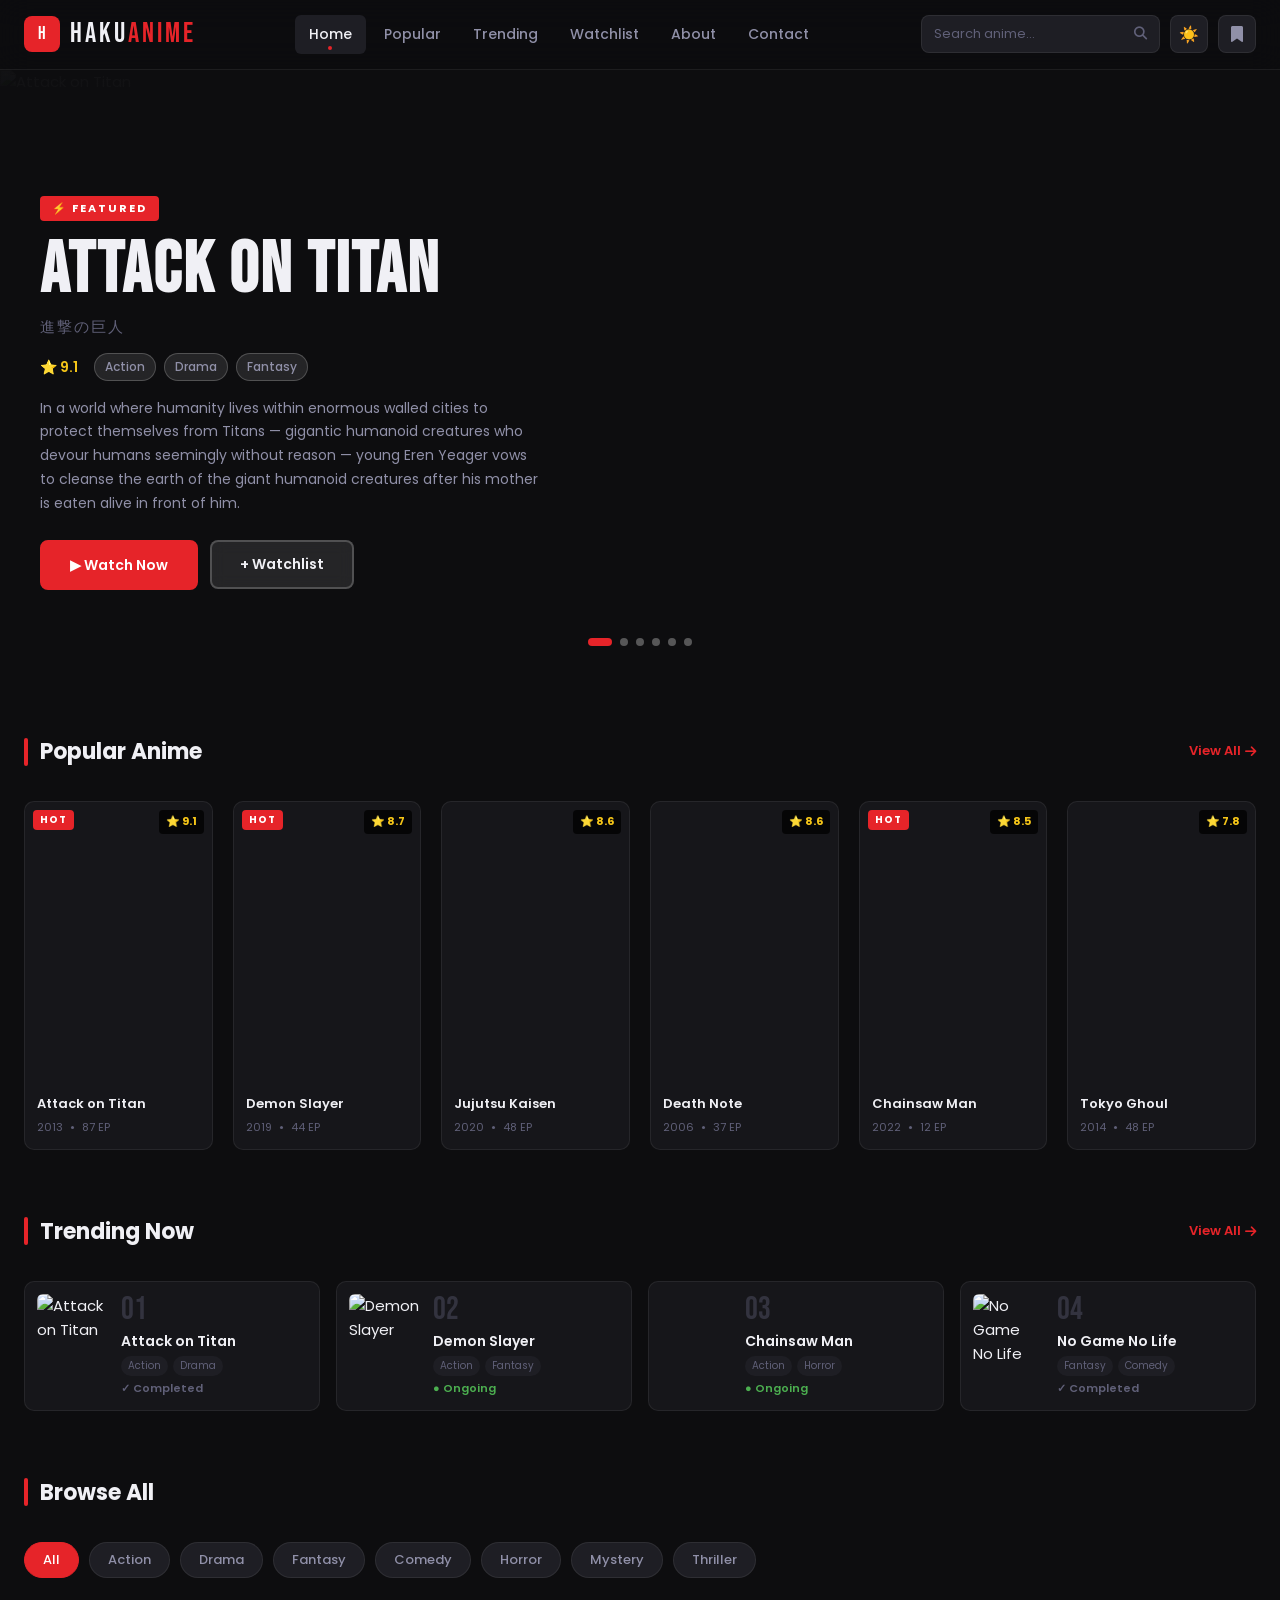
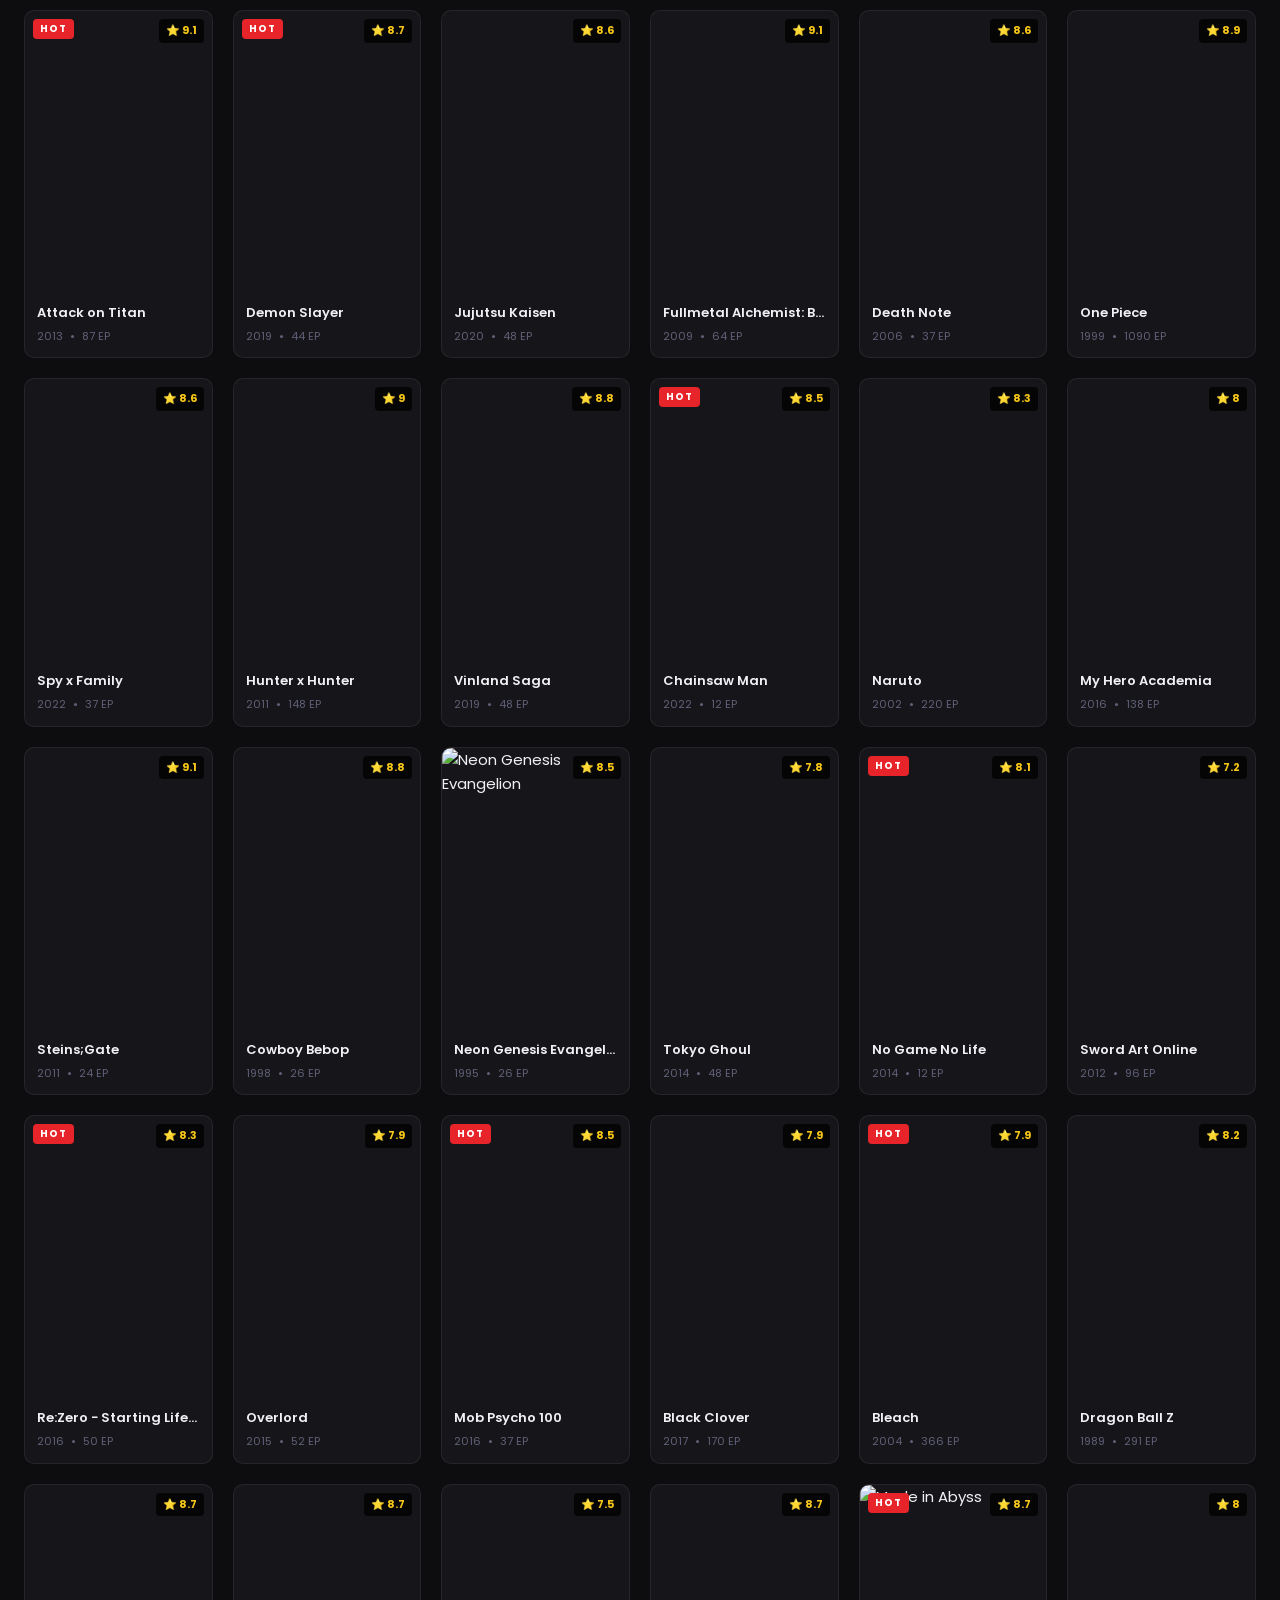
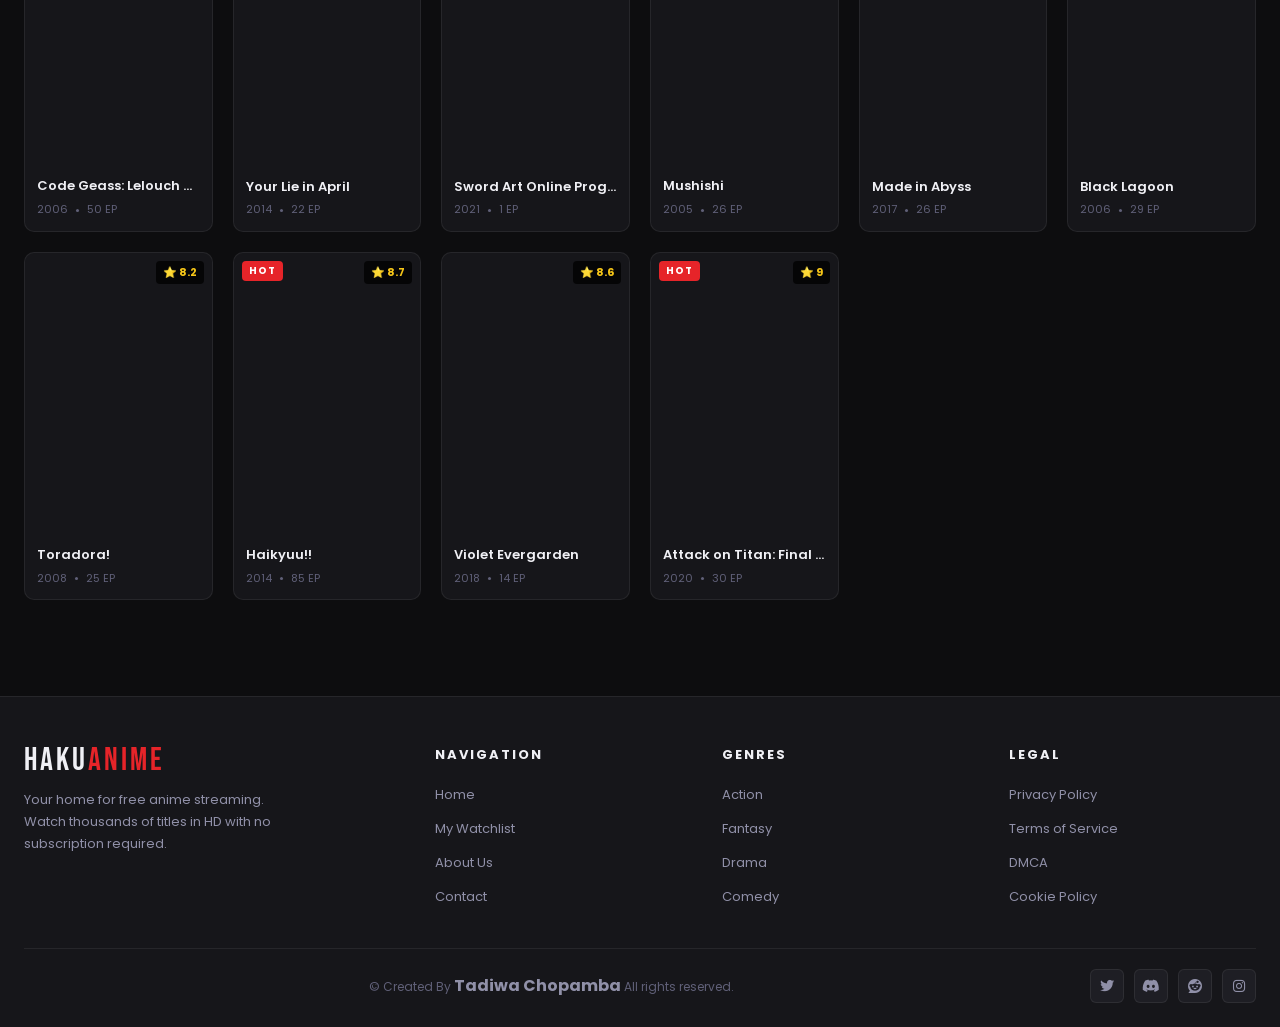
==== commit af7de950: "Crucial commit: Updating links to correspond with GitHub Pages" ====
--- a/index.html
+++ b/index.html
@@ -239,9 +239,11 @@
         let buttonHTML = [];
         heroAnime.forEach((a, i) => {
           buttonHTML[i] = `<div class="hero-buttons">
-              <a href="pages/anime-detail.html?id=${a.id}"
+              <a href="${getDetailUrl(a.id)}"
                class="btn-primary">▶ Watch Now</a>
-              <button class="btn-secondary" onclick="toggleWatchlistItem('${a.id}',
+              <button class="btn-secondary" onclick="toggleWatchlistItem('${
+                a.id
+              }',
               '${a.title}')">+ Watchlist</button>
             </div>`;
         });
